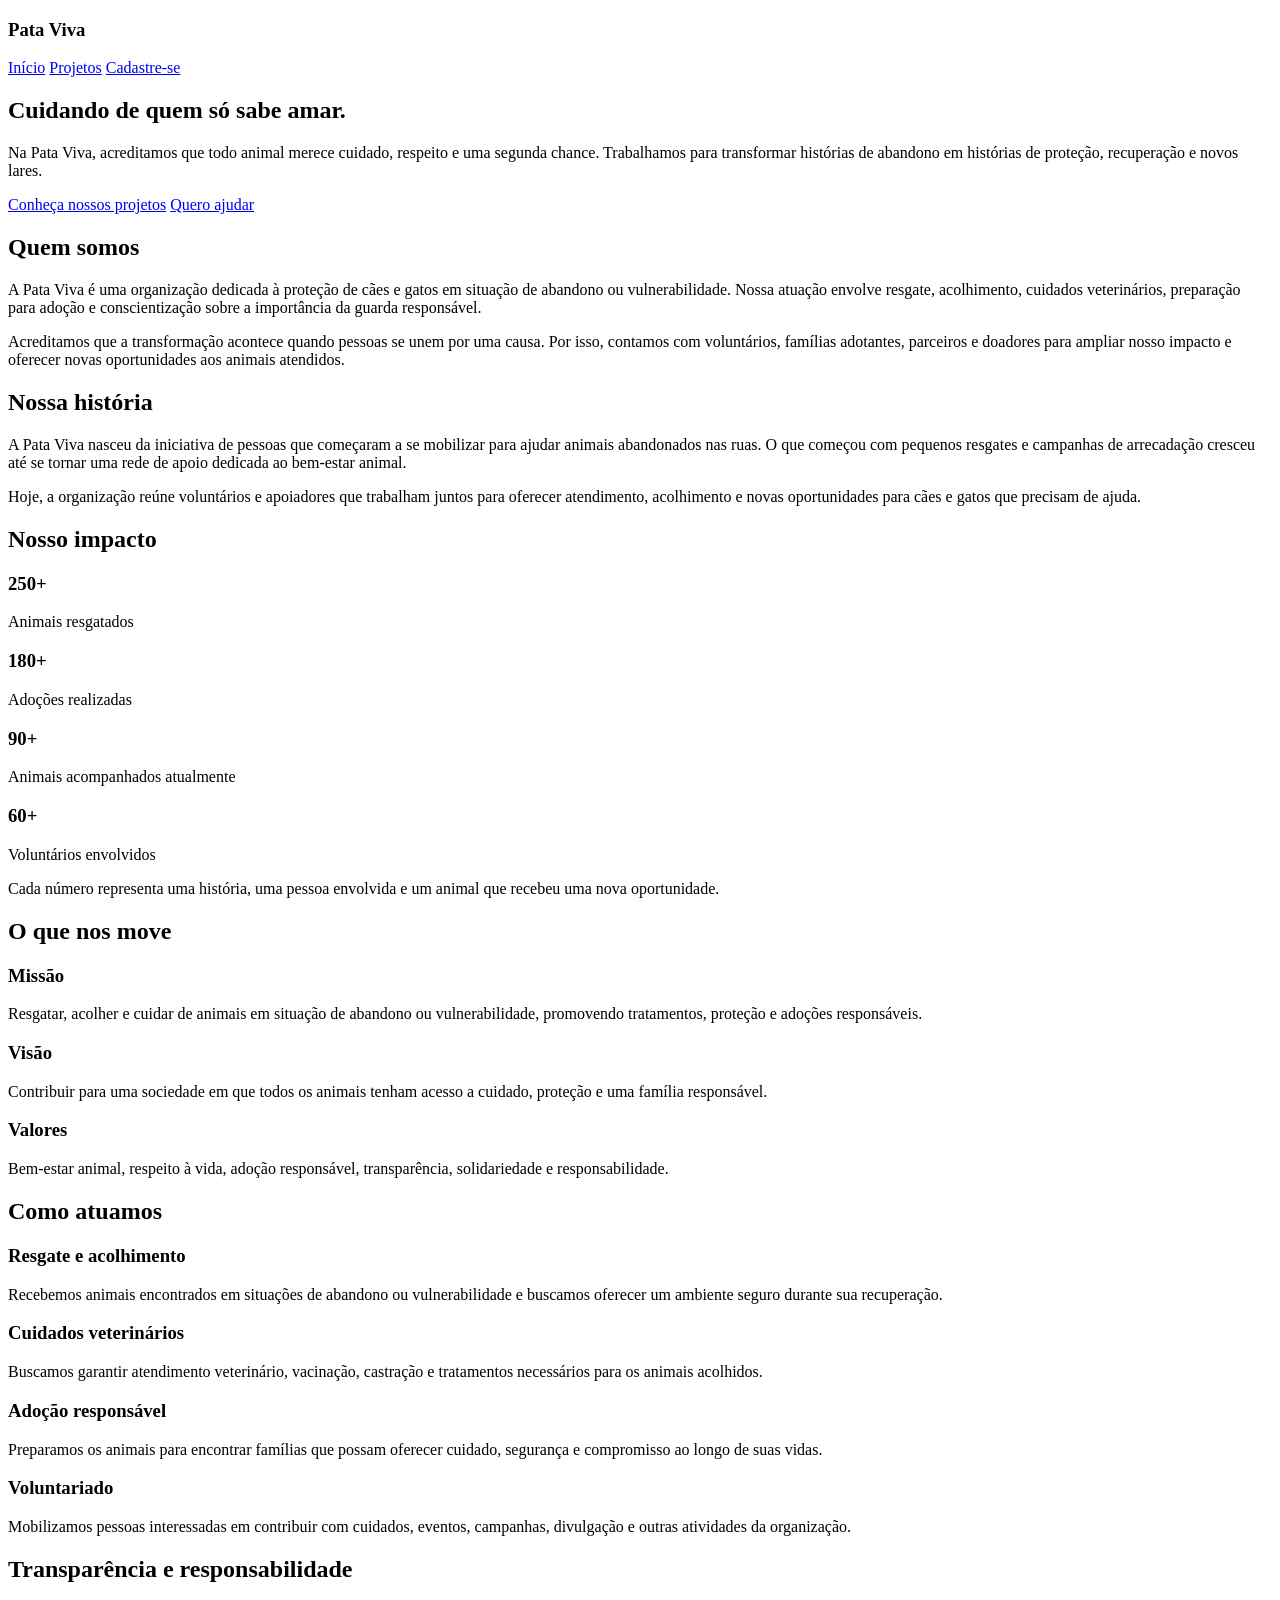
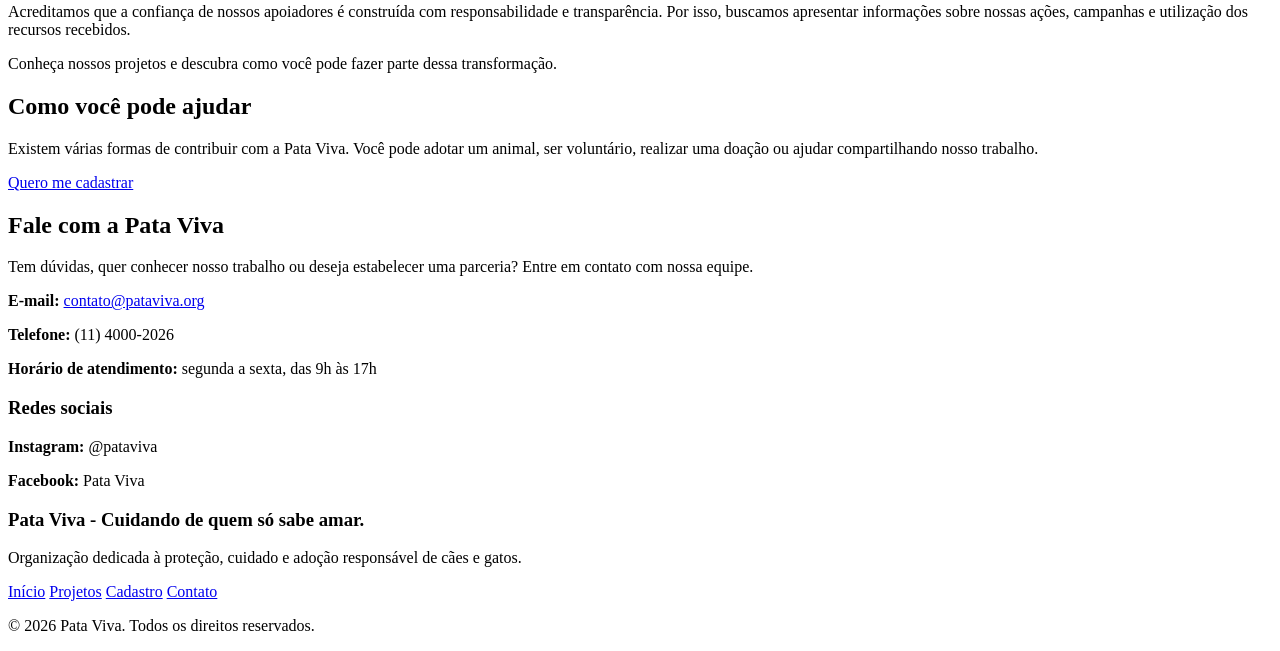
==== index.html @ 0beaaa05 "chore: inicia base da segunda entrega" ====
<!doctype html>
<html lang="pt-BR">
  <head>
    <meta charset="UTF-8" />
    <meta name="viewport" content="width=device-width, initial-scale=1.0" />
    <meta name="author" content="Rayssa Beatriz" />

    <meta
      name="description"
      content="Conheça a Pata Viva, uma organização dedicada ao resgate, cuidado e adoção responsável de cães e gatos."
    />

    <title>Pata Viva - Cuidando de quem só sabe amar</title>

    <!-- CSS global compartilhado pelo projeto -->
    <link rel="stylesheet" href="CSS/style.css" />

    <!-- CSS exclusivo da página inicial -->
    <link rel="stylesheet" href="CSS/initial.css" />
  </head>

  <body>
    <!-- ========================================
         CABEÇALHO
    ========================================= -->
    <header>
      <h3>Pata Viva</h3>

      <nav aria-label="Navegação principal">
        <a href="index.html" aria-current="page">Início</a>
        <a href="projetos.html">Projetos</a>
        <a href="cadastro.html">Cadastre-se</a>
      </nav>
    </header>

    <main>
      <!-- ========================================
             APRESENTAÇÃO
        ========================================= -->
      <section id="inicio" aria-labelledby="titulo-inicio">
        <h1 id="titulo-inicio">Cuidando de quem só sabe amar.</h1>

        <p>
          Na Pata Viva, acreditamos que todo animal merece cuidado, respeito e
          uma segunda chance. Trabalhamos para transformar histórias de abandono
          em histórias de proteção, recuperação e novos lares.
        </p>

        <div class="botoes-inicio">
          <a href="#projetos">Conheça nossos projetos</a>
          <a href="#ajudar">Quero ajudar</a>
        </div>
      </section>

      <!-- ========================================
             QUEM SOMOS
        ========================================= -->
      <section id="sobre" aria-labelledby="titulo-sobre">
        <h2 id="titulo-sobre">Quem somos</h2>

        <p>
          A Pata Viva é uma organização dedicada à proteção de cães e gatos em
          situação de abandono ou vulnerabilidade. Nossa atuação envolve
          resgate, acolhimento, cuidados veterinários, preparação para adoção e
          conscientização sobre a importância da guarda responsável.
        </p>

        <p>
          Acreditamos que a transformação acontece quando pessoas se unem por
          uma causa. Por isso, contamos com voluntários, famílias adotantes,
          parceiros e doadores para ampliar nosso impacto e oferecer novas
          oportunidades aos animais atendidos.
        </p>
      </section>

      <!-- ========================================
             NOSSA HISTÓRIA
        ========================================= -->
      <section id="historia" aria-labelledby="titulo-historia">
        <h2 id="titulo-historia">Nossa história</h2>

        <p>
          A Pata Viva nasceu da iniciativa de pessoas que começaram a se
          mobilizar para ajudar animais abandonados nas ruas. O que começou com
          pequenos resgates e campanhas de arrecadação cresceu até se tornar uma
          rede de apoio dedicada ao bem-estar animal.
        </p>

        <p>
          Hoje, a organização reúne voluntários e apoiadores que trabalham
          juntos para oferecer atendimento, acolhimento e novas oportunidades
          para cães e gatos que precisam de ajuda.
        </p>
      </section>

      <!-- ========================================
             NOSSO IMPACTO
        ========================================= -->
      <section id="impacto" aria-labelledby="titulo-impacto">
        <h2 id="titulo-impacto">Nosso impacto</h2>

        <div class="card-impacto">
          <h3>250+</h3>
          <p>Animais resgatados</p>
        </div>

        <div class="card-impacto">
          <h3>180+</h3>
          <p>Adoções realizadas</p>
        </div>

        <div class="card-impacto">
          <h3>90+</h3>
          <p>Animais acompanhados atualmente</p>
        </div>

        <div class="card-impacto">
          <h3>60+</h3>
          <p>Voluntários envolvidos</p>
        </div>

        <p class="descricao-impacto">
          Cada número representa uma história, uma pessoa envolvida e um animal
          que recebeu uma nova oportunidade.
        </p>
      </section>

      <!-- ========================================
             MISSÃO, VISÃO E VALORES
        ========================================= -->
      <section id="valores" aria-labelledby="titulo-valores">
        <h2 id="titulo-valores">O que nos move</h2>

        <h3>Missão</h3>
        <p>
          Resgatar, acolher e cuidar de animais em situação de abandono ou
          vulnerabilidade, promovendo tratamentos, proteção e adoções
          responsáveis.
        </p>

        <h3>Visão</h3>
        <p>
          Contribuir para uma sociedade em que todos os animais tenham acesso a
          cuidado, proteção e uma família responsável.
        </p>

        <h3>Valores</h3>
        <p>
          Bem-estar animal, respeito à vida, adoção responsável, transparência,
          solidariedade e responsabilidade.
        </p>
      </section>

      <!-- ========================================
             PROJETOS E FORMAS DE ATUAÇÃO
        ========================================= -->
      <section id="projetos" aria-labelledby="titulo-projetos">
        <h2 id="titulo-projetos">Como atuamos</h2>

        <article>
          <h3>Resgate e acolhimento</h3>
          <p>
            Recebemos animais encontrados em situações de abandono ou
            vulnerabilidade e buscamos oferecer um ambiente seguro durante sua
            recuperação.
          </p>
        </article>

        <article>
          <h3>Cuidados veterinários</h3>
          <p>
            Buscamos garantir atendimento veterinário, vacinação, castração e
            tratamentos necessários para os animais acolhidos.
          </p>
        </article>

        <article>
          <h3>Adoção responsável</h3>
          <p>
            Preparamos os animais para encontrar famílias que possam oferecer
            cuidado, segurança e compromisso ao longo de suas vidas.
          </p>
        </article>

        <article>
          <h3>Voluntariado</h3>
          <p>
            Mobilizamos pessoas interessadas em contribuir com cuidados,
            eventos, campanhas, divulgação e outras atividades da organização.
          </p>
        </article>
      </section>

      <!-- ========================================
             TRANSPARÊNCIA
        ========================================= -->
      <section id="transparencia" aria-labelledby="titulo-transparencia">
        <h2 id="titulo-transparencia">Transparência e responsabilidade</h2>

        <p>
          Acreditamos que a confiança de nossos apoiadores é construída com
          responsabilidade e transparência. Por isso, buscamos apresentar
          informações sobre nossas ações, campanhas e utilização dos recursos
          recebidos.
        </p>

        <p>
          Conheça nossos projetos e descubra como você pode fazer parte dessa
          transformação.
        </p>
      </section>

      <!-- ========================================
             COMO AJUDAR
        ========================================= -->
      <section id="ajudar" aria-labelledby="titulo-ajudar">
        <h2 id="titulo-ajudar">Como você pode ajudar</h2>

        <p>
          Existem várias formas de contribuir com a Pata Viva. Você pode adotar
          um animal, ser voluntário, realizar uma doação ou ajudar
          compartilhando nosso trabalho.
        </p>

        <a href="cadastro.html">Quero me cadastrar</a>
      </section>

      <!-- ========================================
             CONTATO
        ========================================= -->
      <section id="contato" aria-labelledby="titulo-contato">
        <h2 id="titulo-contato">Fale com a Pata Viva</h2>

        <p>
          Tem dúvidas, quer conhecer nosso trabalho ou deseja estabelecer uma
          parceria? Entre em contato com nossa equipe.
        </p>

        <p>
          <strong>E-mail:</strong>
          <a href="mailto:contato@pataviva.org"> contato@pataviva.org </a>
        </p>

        <p>
          <strong>Telefone:</strong>
          (11) 4000-2026
        </p>

        <p>
          <strong>Horário de atendimento:</strong>
          segunda a sexta, das 9h às 17h
        </p>

        <h3>Redes sociais</h3>

        <p><strong>Instagram:</strong> @pataviva</p>

        <p><strong>Facebook:</strong> Pata Viva</p>
      </section>
    </main>

    <!-- ========================================
         RODAPÉ
    ========================================= -->
    <footer>
      <h3>Pata Viva - Cuidando de quem só sabe amar.</h3>

      <p>
        Organização dedicada à proteção, cuidado e adoção responsável de cães e
        gatos.
      </p>

      <nav aria-label="Navegação do rodapé">
        <a href="#inicio">Início</a>
        <a href="projetos.html">Projetos</a>
        <a href="cadastro.html">Cadastro</a>
        <a href="#contato">Contato</a>
      </nav>

      <p>&copy; 2026 Pata Viva. Todos os direitos reservados.</p>
    </footer>
  </body>
</html>
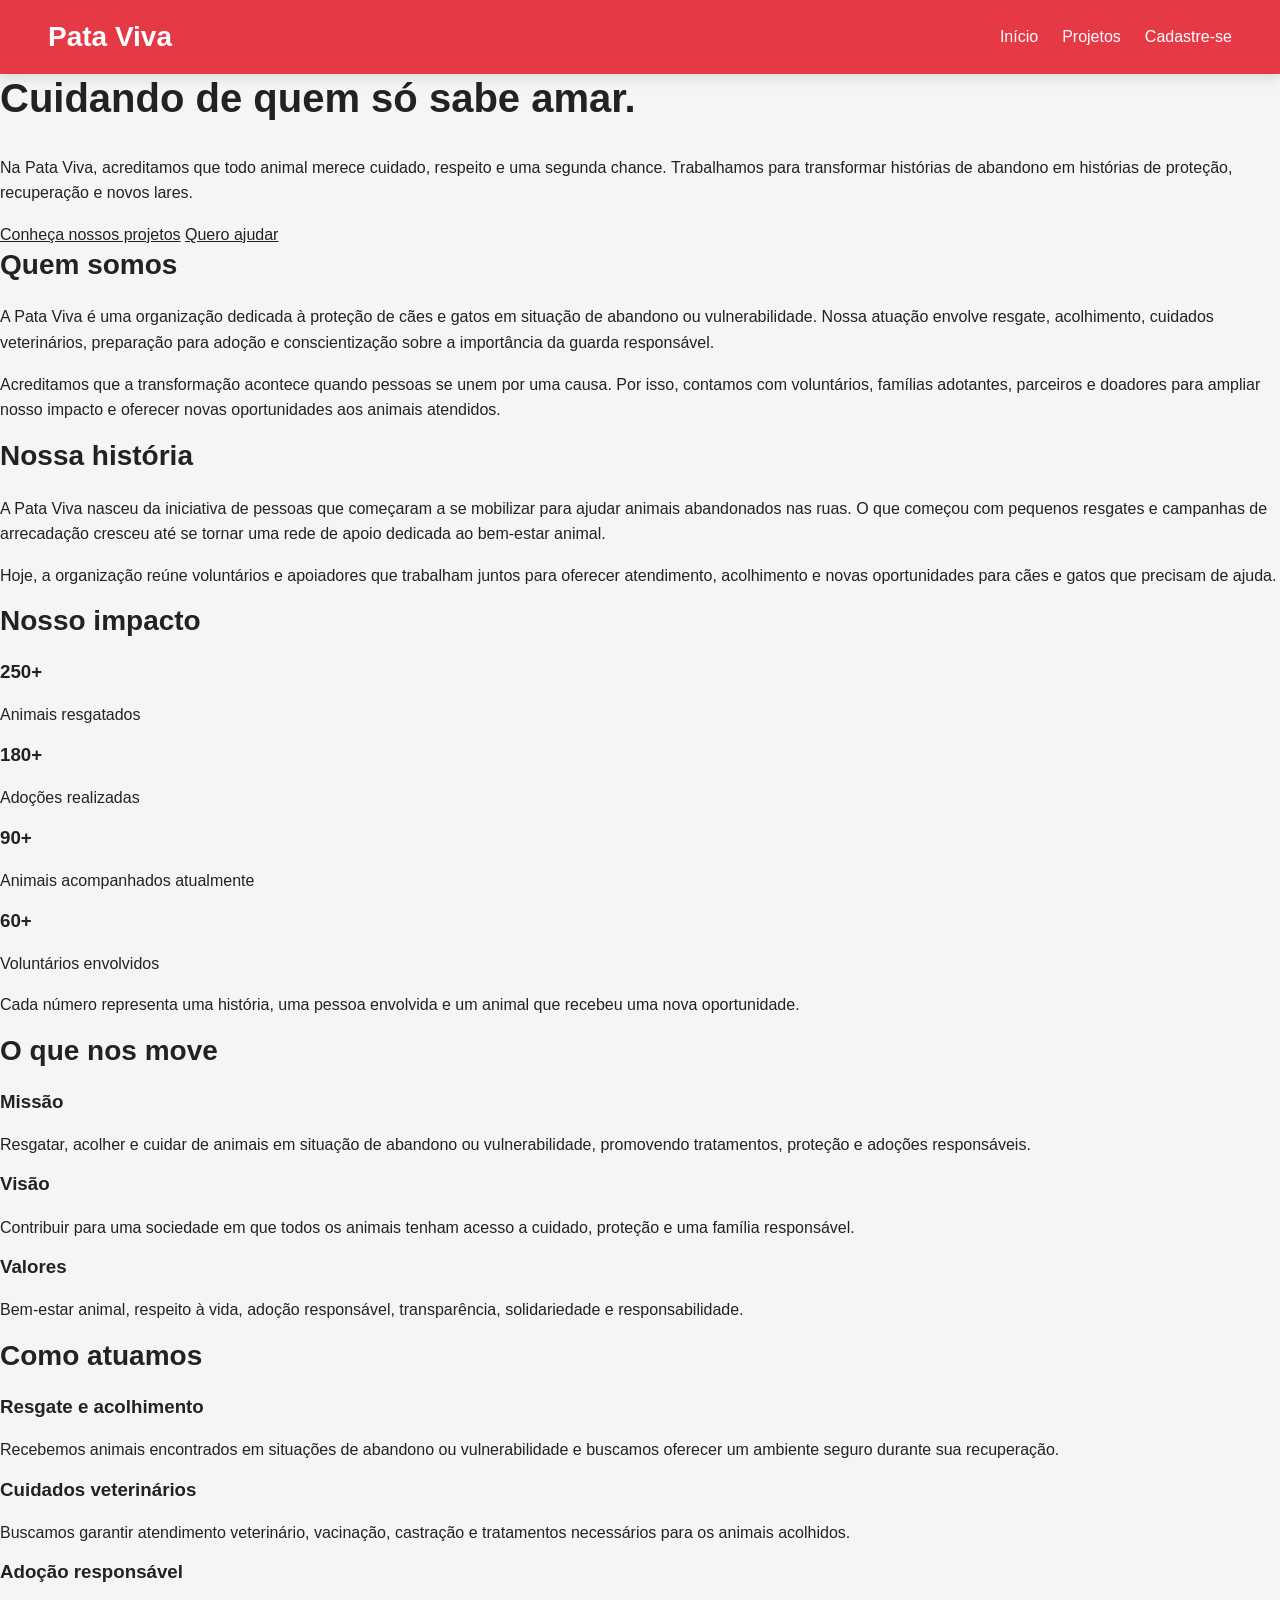
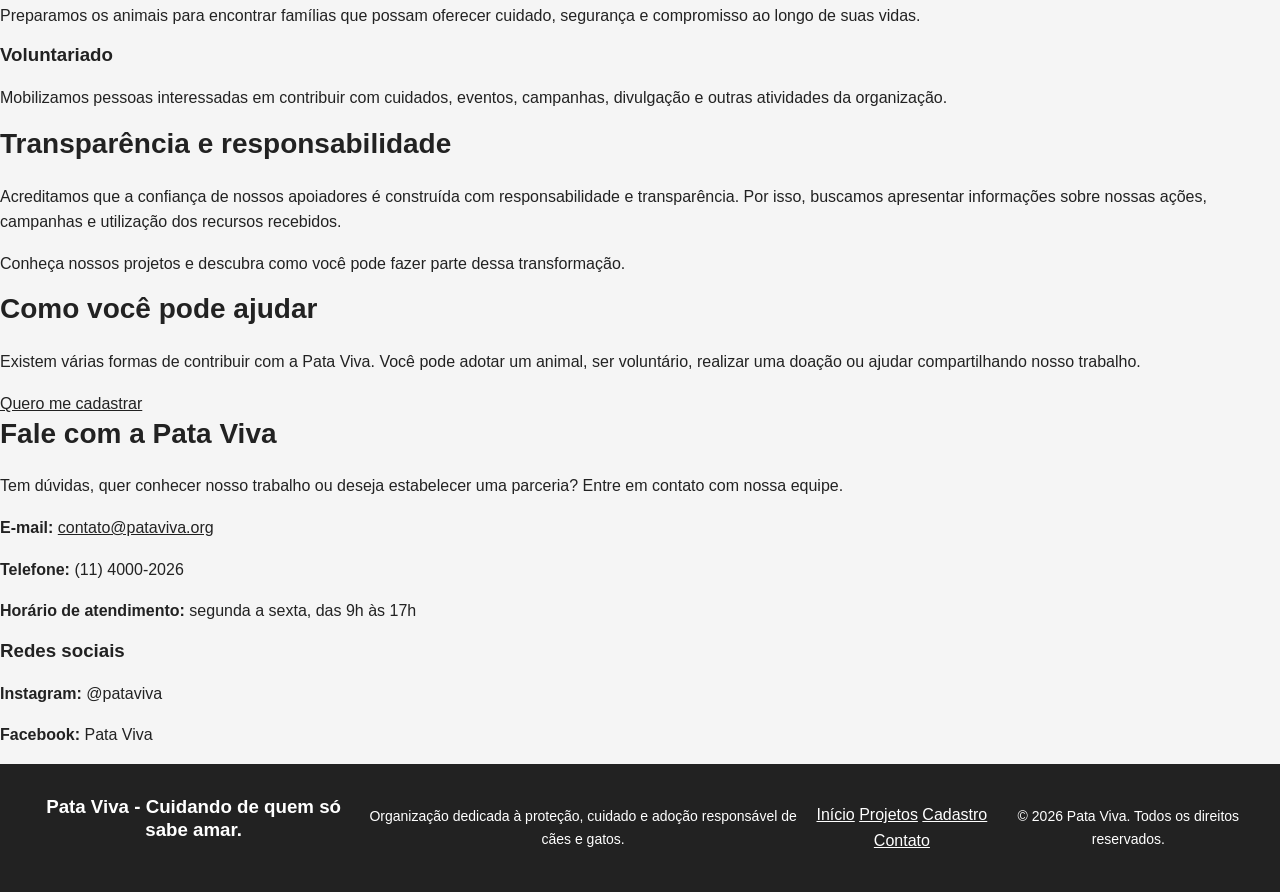
==== commit 0e19d081: "feat: padroniza header e footer das páginas" ====
--- a/index.html
+++ b/index.html
@@ -13,10 +13,10 @@
     <title>Pata Viva - Cuidando de quem só sabe amar</title>
 
     <!-- CSS global compartilhado pelo projeto -->
-    <link rel="stylesheet" href="CSS/style.css" />
+    <link rel="stylesheet" href="CSS/variables.css" />
+    <link rel="stylesheet" href="CSS/header-footer.css" />
 
     <!-- CSS exclusivo da página inicial -->
-    <link rel="stylesheet" href="CSS/initial.css" />
   </head>
 
   <body>
--- a/CSS/variables.css
+++ b/CSS/variables.css
@@ -0,0 +1,195 @@
+
+:root {
+    /* ========================================
+       1. IDENTIDADE VISUAL — CORES
+    ======================================== */
+
+    --color-primary: #E63946;
+    --color-secondary: #FFB703;
+    --color-accent: #FF5A1F;
+    --color-blue: #3A86FF;
+
+    --color-white: #FFFFFF;
+    --color-background: #F5F5F5;
+    --color-surface: #FFFFFF;
+    --color-text: #222222;
+    --color-text-muted: #666666;
+    --color-border: #D1D5DB;
+
+    /* Cores de feedback */
+    --color-success: #16803D;
+    --color-warning: #B45309;
+    --color-danger: #B91C1C;
+    --color-info: #1D4ED8;
+
+
+    /* ========================================
+       2. TIPOGRAFIA — TAMANHOS
+    ======================================== */
+
+    --font-size-title: 2.5rem;
+    --font-size-subtitle: 1.75rem;
+    --font-size-large: 1.25rem;
+    --font-size-medium: 1rem;
+    --font-size-small: 0.875rem;
+
+    /* Pesos das fontes */
+    --font-weight-regular: 400;
+    --font-weight-medium: 500;
+    --font-weight-semibold: 600;
+    --font-weight-bold: 700;
+
+
+    /* ========================================
+       3. ESTILOS DE FONTE
+    ======================================== */
+
+    --font-title: "Poppins", sans-serif;
+    --font-text: "Inter", sans-serif;
+
+    --line-height-title: 1.2;
+    --line-height-text: 1.6;
+
+
+    /* ========================================
+       4. ESPAÇAMENTOS
+    ======================================== */
+
+    --spacing-small: 8px;
+    --spacing-medium: 16px;
+    --spacing-24: 24px;
+    --spacing-large: 32px;
+    --spacing-48: 48px;
+    --spacing-section: 64px;
+
+
+    /* ========================================
+       5. RAIOS DE BORDA
+    ======================================== */
+
+    --radius-small: 4px;
+    --radius-medium: 12px;
+    --radius-large: 24px;
+    --radius-pill: 999px;
+
+
+    /* ========================================
+       6. TAMANHOS DE IMAGEM
+    ======================================== */
+
+    --image-small: 120px;
+    --image-medium: 320px;
+    --image-large: 640px;
+
+
+    /* ========================================
+       7. GRID E CONTAINER
+    ======================================== */
+
+    --grid-columns: 12;
+    --grid-gap: 24px;
+
+    --container-max-width: 1200px;
+    --container-padding: 24px;
+
+
+    /* ========================================
+       8. SOMBRAS
+    ======================================== */
+
+    --shadow-small: 0 2px 6px rgb(0 0 0 / 10%);
+    --shadow-medium: 0 4px 12px rgb(0 0 0 / 12%);
+    --shadow-large: 0 8px 24px rgb(0 0 0 / 16%);
+
+
+    /* ========================================
+       9. TRANSIÇÕES
+    ======================================== */
+
+    --transition-fast: 150ms ease;
+    --transition-normal: 250ms ease;
+}
+
+
+/* ============================================
+   CONFIGURAÇÕES GLOBAIS
+============================================ */
+
+*,
+*::before,
+*::after {
+    box-sizing: border-box;
+}
+
+html {
+    font-size: 100%;
+    scroll-behavior: smooth;
+}
+
+body {
+    margin: 0;
+    font-family: var(--font-text);
+    font-size: var(--font-size-medium);
+    font-weight: var(--font-weight-regular);
+    line-height: var(--line-height-text);
+    color: var(--color-text);
+    background-color: var(--color-background);
+}
+
+h1,
+h2,
+h3,
+h4,
+h5,
+h6 {
+    margin-top: 0;
+    font-family: var(--font-title);
+    font-weight: var(--font-weight-bold);
+    line-height: var(--line-height-title);
+}
+
+h1 {
+    font-size: var(--font-size-title);
+}
+
+h2 {
+    font-size: var(--font-size-subtitle);
+}
+
+p {
+    margin-top: 0;
+}
+
+img {
+    display: block;
+    max-width: 100%;
+    height: auto;
+}
+
+button,
+input,
+select,
+textarea {
+    font: inherit;
+}
+
+button {
+    cursor: pointer;
+}
+
+button:disabled {
+    cursor: not-allowed;
+    opacity: 0.6;
+}
+
+a {
+    color: inherit;
+}
+
+.container {
+    width: min(
+        calc(100% - 2 * var(--container-padding)),
+        var(--container-max-width)
+    );
+    margin-inline: auto;
+}
--- a/CSS/header-footer.css
+++ b/CSS/header-footer.css
@@ -0,0 +1,172 @@
+
+/* ========================================
+   1. CABEÇALHO — HEADER
+======================================== */
+
+header {
+    display: flex;
+    align-items: center;
+    justify-content: space-between;
+    gap: var(--spacing-medium);
+
+    padding: var(--spacing-medium) var(--spacing-48);
+
+    background-color: var(--color-primary);
+    color: var(--color-white);
+
+    box-shadow: var(--shadow-medium);
+}
+
+/* Nome da ONG */
+
+header h3 {
+    margin: 0;
+
+    font-family: var(--font-title);
+    font-size: var(--font-size-subtitle);
+    font-weight: var(--font-weight-bold);
+    line-height: var(--line-height-title);
+
+    white-space: nowrap;
+}
+
+/* ========================================
+   2. NAVEGAÇÃO
+======================================== */
+
+header nav {
+    display: flex;
+    align-items: center;
+    justify-content: flex-end;
+    flex-wrap: wrap;
+    gap: var(--spacing-24);
+}
+
+header nav a {
+    position: relative;
+
+    padding: var(--spacing-small) 0;
+
+    color: var(--color-white);
+    font-family: var(--font-text);
+    font-size: var(--font-size-medium);
+    font-weight: var(--font-weight-medium);
+
+    text-decoration: none;
+
+    transition:
+        color var(--transition-normal),
+        opacity var(--transition-normal);
+}
+
+/* Linha decorativa ao passar o mouse */
+
+header nav a::after {
+    position: absolute;
+    right: 0;
+    bottom: 0;
+    left: 0;
+
+    height: 2px;
+
+    background-color: var(--color-secondary);
+
+    content: "";
+    transform: scaleX(0);
+    transform-origin: left;
+
+    transition: transform var(--transition-normal);
+}
+
+header nav a:hover {
+    color: var(--color-secondary);
+}
+
+header nav a:hover::after {
+    transform: scaleX(1);
+}
+
+/* Acessibilidade: navegação pelo teclado */
+
+header nav a:focus-visible {
+    outline: 2px solid var(--color-secondary);
+    outline-offset: 5px;
+    border-radius: var(--radius-small);
+}
+
+/* ========================================
+   3. RODAPÉ — FOOTER
+======================================== */
+
+footer {
+    display: flex;
+    align-items: center;
+    justify-content: center;
+
+    padding: var(--spacing-large) var(--container-padding);
+
+    background-color: var(--color-text);
+    color: var(--color-white);
+
+    text-align: center;
+}
+
+footer p {
+    max-width: var(--container-max-width);
+    margin: 0;
+
+    font-family: var(--font-text);
+    font-size: var(--font-size-small);
+    font-weight: var(--font-weight-regular);
+    line-height: var(--line-height-text);
+}
+
+/* ========================================
+   4. RESPONSIVIDADE
+======================================== */
+
+@media (max-width: 768px) {
+    header {
+        flex-direction: column;
+        justify-content: center;
+        gap: var(--spacing-medium);
+
+        padding: var(--spacing-24);
+    }
+
+    header h3 {
+        font-size: var(--font-size-large);
+        text-align: center;
+    }
+
+    header nav {
+        justify-content: center;
+        gap: var(--spacing-medium);
+    }
+
+    footer {
+        padding: var(--spacing-24) var(--spacing-medium);
+    }
+}
+
+@media (max-width: 400px) {
+    header nav {
+        column-gap: var(--spacing-medium);
+        row-gap: var(--spacing-small);
+    }
+
+    header nav a {
+        font-size: var(--font-size-small);
+    }
+}
+
+/* ========================================
+   5. MOVIMENTO REDUZIDO
+======================================== */
+
+@media (prefers-reduced-motion: reduce) {
+    header nav a,
+    header nav a::after {
+        transition: none;
+    }
+}
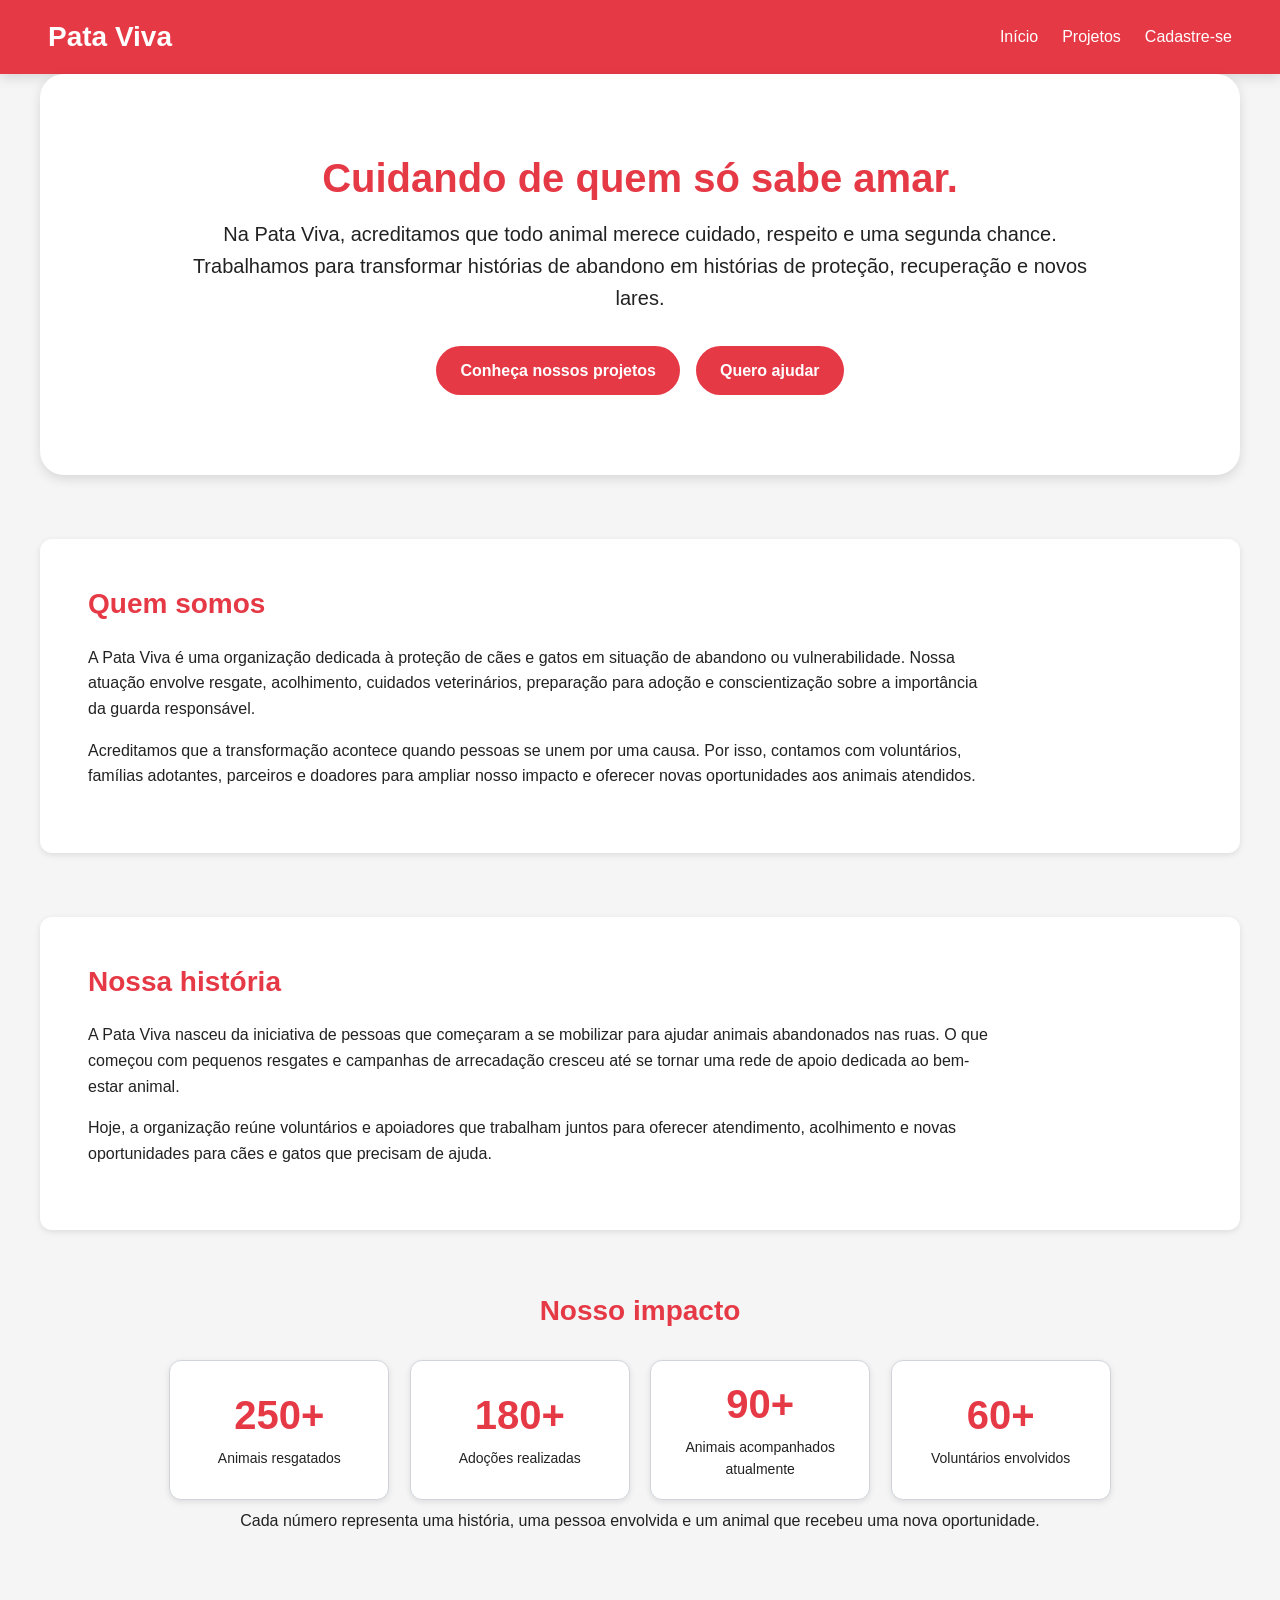
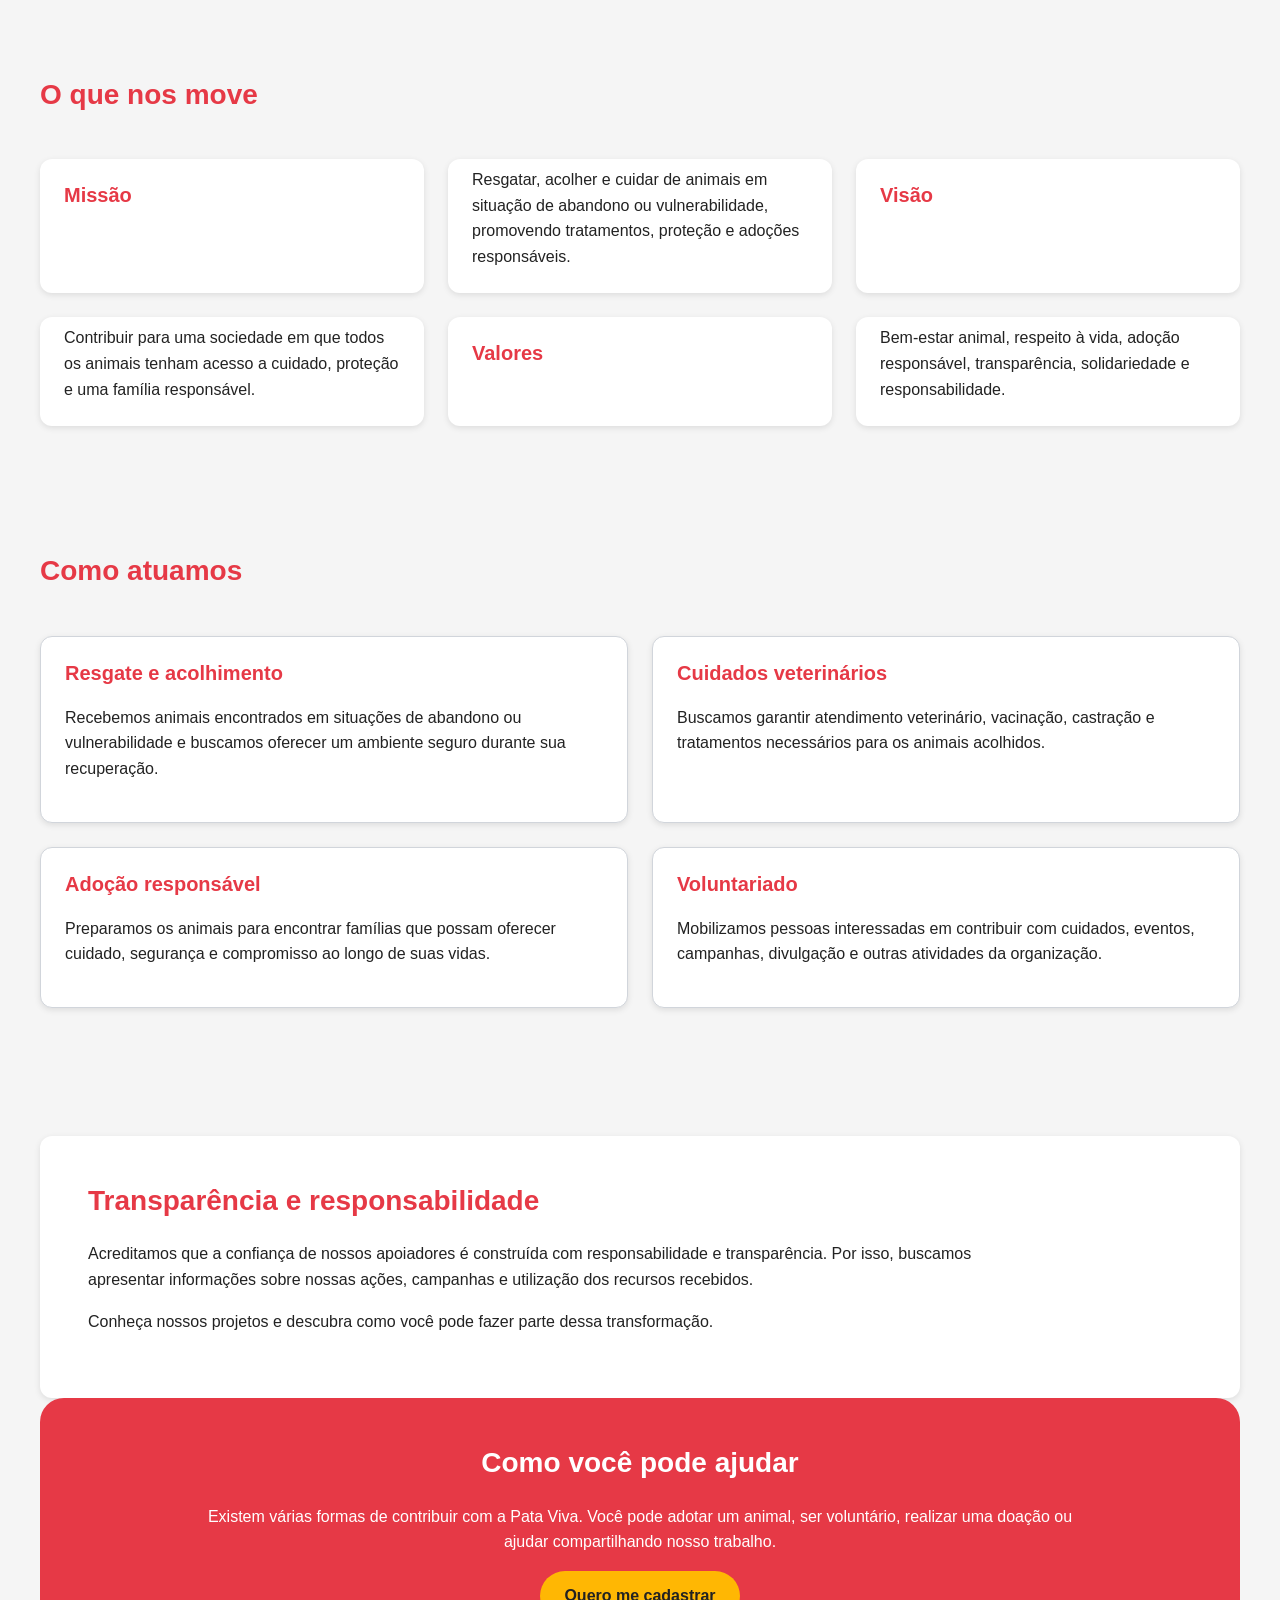
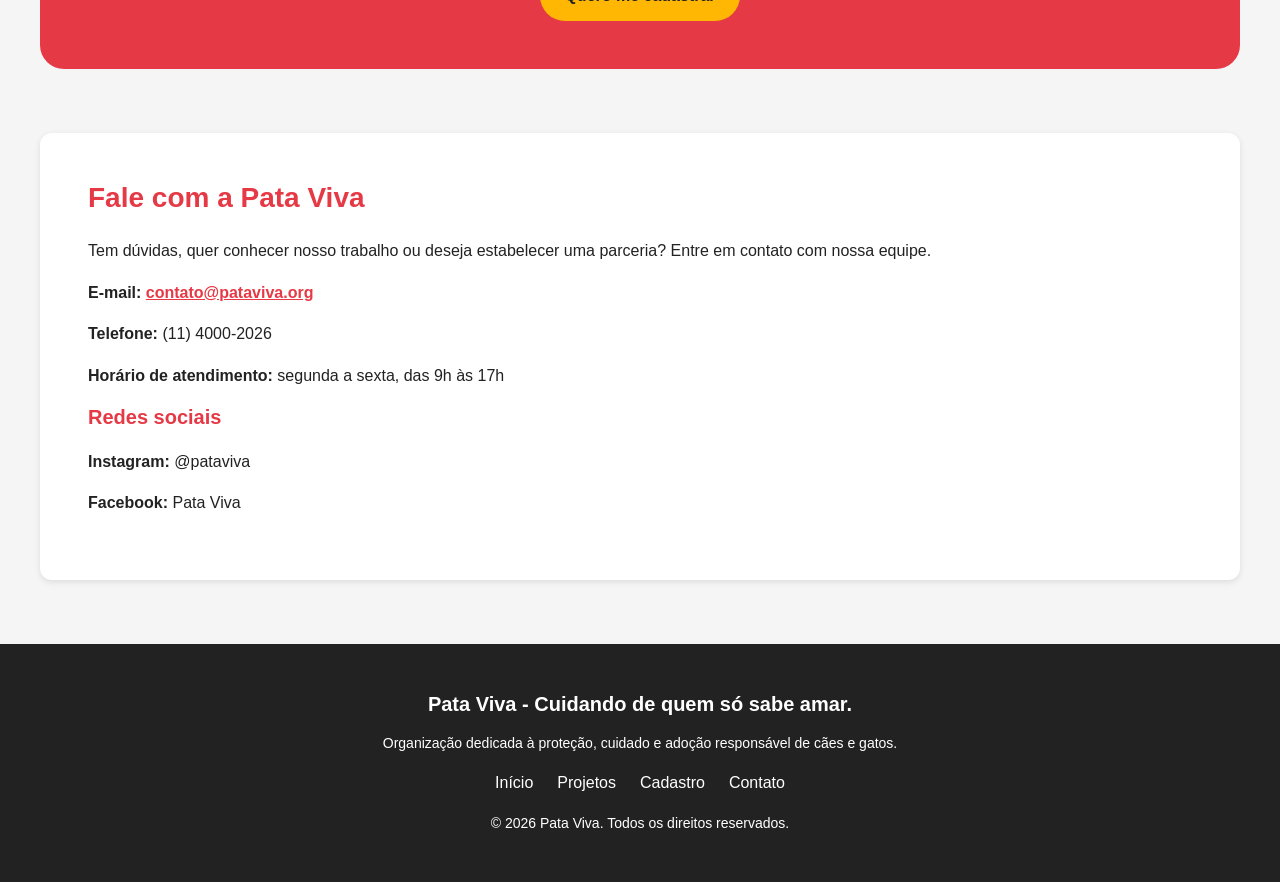
==== commit 8b839382: "feat: estiliza pagina inicial" ====
--- a/index.html
+++ b/index.html
@@ -15,6 +15,7 @@
     <!-- CSS global compartilhado pelo projeto -->
     <link rel="stylesheet" href="CSS/variables.css" />
     <link rel="stylesheet" href="CSS/header-footer.css" />
+    <link rel="stylesheet" href="CSS/index.css" />
 
     <!-- CSS exclusivo da página inicial -->
   </head>
--- a/CSS/index.css
+++ b/CSS/index.css
@@ -0,0 +1,405 @@
+/* =========================
+   PÁGINA INICIAL
+   ========================= */
+
+body {
+    margin: 0;
+    background-color: var(--color-background);
+    color: var(--color-text);
+    font-family: var(--font-text);
+    line-height: var(--line-height-text);
+}
+
+main {
+    width: min(100% - 48px, var(--container-max-width));
+    margin: 0 auto;
+}
+
+main section {
+    padding: var(--spacing-section) 0;
+}
+
+main h1,
+main h2,
+main h3 {
+    font-family: var(--font-title);
+    line-height: var(--line-height-title);
+}
+
+main h1 {
+    margin-bottom: var(--spacing-medium);
+    color: var(--color-primary);
+    font-size: var(--font-size-title);
+}
+
+main h2 {
+    margin-bottom: var(--spacing-24);
+    color: var(--color-primary);
+    font-size: var(--font-size-subtitle);
+}
+
+main h3 {
+    font-size: var(--font-size-large);
+}
+
+main p {
+    max-width: 900px;
+    margin-bottom: var(--spacing-medium);
+}
+
+/* =========================
+   INÍCIO
+   ========================= */
+
+#inicio {
+    padding: 80px var(--spacing-48);
+    background-color: var(--color-surface);
+    border-radius: var(--radius-large);
+    box-shadow: var(--shadow-medium);
+    text-align: center;
+}
+
+#inicio p {
+    margin-right: auto;
+    margin-left: auto;
+    font-size: var(--font-size-large);
+}
+
+.botoes-inicio {
+    display: flex;
+    justify-content: center;
+    flex-wrap: wrap;
+    gap: var(--spacing-medium);
+    margin-top: var(--spacing-large);
+}
+
+.botoes-inicio a,
+#ajudar > a {
+    display: inline-block;
+    padding: 12px 24px;
+    background-color: var(--color-primary);
+    color: var(--color-white);
+    border-radius: var(--radius-pill);
+    font-weight: var(--font-weight-semibold);
+    text-decoration: none;
+    transition: transform var(--transition-fast),
+                background-color var(--transition-fast);
+}
+
+.botoes-inicio a:hover,
+#ajudar > a:hover {
+    background-color: var(--color-accent);
+    transform: translateY(-2px);
+}
+
+.botoes-inicio a:focus-visible,
+#ajudar > a:focus-visible {
+    outline: 3px solid var(--color-secondary);
+    outline-offset: 3px;
+}
+
+/* =========================
+   CONTEÚDO
+   ========================= */
+
+#sobre,
+#historia,
+#transparencia,
+#contato {
+    background-color: var(--color-surface);
+    padding: var(--spacing-48);
+    margin-top: var(--spacing-section);
+    border-radius: var(--radius-medium);
+    box-shadow: var(--shadow-small);
+}
+
+/* =========================
+   IMPACTO
+   ========================= */
+
+#impacto {
+    text-align: center;
+}
+
+#impacto > p {
+    margin-right: auto;
+    margin-left: auto;
+}
+
+.card-impacto {
+    display: inline-flex;
+    flex-direction: column;
+    justify-content: center;
+    width: 220px;
+    min-height: 140px;
+    margin: var(--spacing-small);
+    padding: var(--spacing-medium);
+    box-sizing: border-box;
+    background-color: var(--color-surface);
+    border: 1px solid var(--color-border);
+    border-radius: var(--radius-medium);
+    box-shadow: var(--shadow-small);
+    vertical-align: top;
+}
+
+.card-impacto h3 {
+    margin: 0;
+    color: var(--color-primary);
+    font-size: var(--font-size-title);
+}
+
+.card-impacto p {
+    margin: var(--spacing-small) 0 0;
+    font-size: var(--font-size-small);
+}
+
+/* =========================
+   VALORES
+   ========================= */
+
+#valores {
+    display: grid;
+    grid-template-columns: repeat(3, 1fr);
+    gap: var(--grid-gap);
+}
+
+#valores h2 {
+    grid-column: 1 / -1;
+}
+
+#valores h3,
+#valores p {
+    margin: 0;
+    padding: var(--spacing-24);
+    background-color: var(--color-surface);
+    border-radius: var(--radius-medium);
+    box-shadow: var(--shadow-small);
+}
+
+#valores h3 {
+    color: var(--color-primary);
+    padding-bottom: 0;
+}
+
+#valores p {
+    padding-top: var(--spacing-small);
+}
+
+/* =========================
+   PROJETOS
+   ========================= */
+
+#projetos {
+    display: grid;
+    grid-template-columns: repeat(2, 1fr);
+    gap: var(--grid-gap);
+}
+
+#projetos h2 {
+    grid-column: 1 / -1;
+}
+
+#projetos article {
+    padding: var(--spacing-24);
+    background-color: var(--color-surface);
+    border: 1px solid var(--color-border);
+    border-radius: var(--radius-medium);
+    box-shadow: var(--shadow-small);
+    transition: transform var(--transition-normal),
+                box-shadow var(--transition-normal);
+}
+
+#projetos article:hover {
+    transform: translateY(-4px);
+    box-shadow: var(--shadow-medium);
+}
+
+#projetos article h3 {
+    margin-top: 0;
+    color: var(--color-primary);
+}
+
+/* =========================
+   AJUDAR
+   ========================= */
+
+#ajudar {
+    padding: var(--spacing-48);
+    background-color: var(--color-primary);
+    color: var(--color-white);
+    border-radius: var(--radius-large);
+    text-align: center;
+}
+
+#ajudar h2 {
+    color: var(--color-white);
+}
+
+#ajudar p {
+    margin-right: auto;
+    margin-left: auto;
+}
+
+#ajudar > a {
+    background-color: var(--color-secondary);
+    color: var(--color-text);
+}
+
+/* =========================
+   CONTATO
+   ========================= */
+
+#contato a {
+    color: var(--color-primary);
+    font-weight: var(--font-weight-semibold);
+}
+
+#contato a:hover {
+    color: var(--color-accent);
+}
+
+#contato h3 {
+    color: var(--color-primary);
+}
+
+/* =========================
+   FOOTER
+   ========================= */
+
+footer {
+    display: flex;
+    flex-direction: column;
+    align-items: center;
+    gap: var(--spacing-medium);
+    margin-top: var(--spacing-section);
+    padding: var(--spacing-48) var(--container-padding);
+}
+
+footer h3,
+footer p {
+    margin: 0;
+}
+
+footer h3 {
+    font-family: var(--font-title);
+    font-size: var(--font-size-large);
+}
+
+footer nav {
+    display: flex;
+    justify-content: center;
+    flex-wrap: wrap;
+    gap: var(--spacing-24);
+}
+
+footer nav a {
+    color: var(--color-white);
+    text-decoration: none;
+    font-weight: var(--font-weight-medium);
+}
+
+footer nav a:hover {
+    color: var(--color-secondary);
+}
+
+/* =========================
+   RESPONSIVIDADE
+   ========================= */
+
+@media (max-width: 1024px) {
+    #valores {
+        grid-template-columns: repeat(2, 1fr);
+    }
+}
+
+@media (max-width: 768px) {
+    main {
+        width: min(100% - 32px, var(--container-max-width));
+    }
+
+    main section {
+        padding: var(--spacing-48) 0;
+    }
+
+    #inicio {
+        padding: var(--spacing-48) var(--spacing-24);
+    }
+
+    #sobre,
+    #historia,
+    #transparencia,
+    #contato {
+        padding: var(--spacing-24);
+    }
+
+    #valores,
+    #projetos {
+        grid-template-columns: 1fr;
+    }
+
+    #valores h2,
+    #projetos h2 {
+        grid-column: auto;
+    }
+}
+
+@media (max-width: 576px) {
+    main {
+        width: min(100% - 24px, var(--container-max-width));
+    }
+
+    main h1 {
+        font-size: var(--font-size-subtitle);
+    }
+
+    main h2 {
+        font-size: var(--font-size-large);
+    }
+
+    #inicio {
+        padding: var(--spacing-large) var(--spacing-medium);
+    }
+
+    .botoes-inicio {
+        flex-direction: column;
+    }
+
+    .botoes-inicio a,
+    #ajudar > a {
+        width: 100%;
+        box-sizing: border-box;
+    }
+
+    .card-impacto {
+        width: 100%;
+        margin-right: 0;
+        margin-left: 0;
+    }
+
+    footer nav {
+        flex-direction: column;
+        align-items: center;
+        gap: var(--spacing-small);
+    }
+}
+
+@media (max-width: 400px) {
+    main section {
+        padding: var(--spacing-large) 0;
+    }
+
+    #sobre,
+    #historia,
+    #transparencia,
+    #contato {
+        padding: var(--spacing-medium);
+    }
+}
+
+@media (prefers-reduced-motion: reduce) {
+    .botoes-inicio a,
+    #ajudar > a,
+    #projetos article {
+        transition: none;
+    }
+}
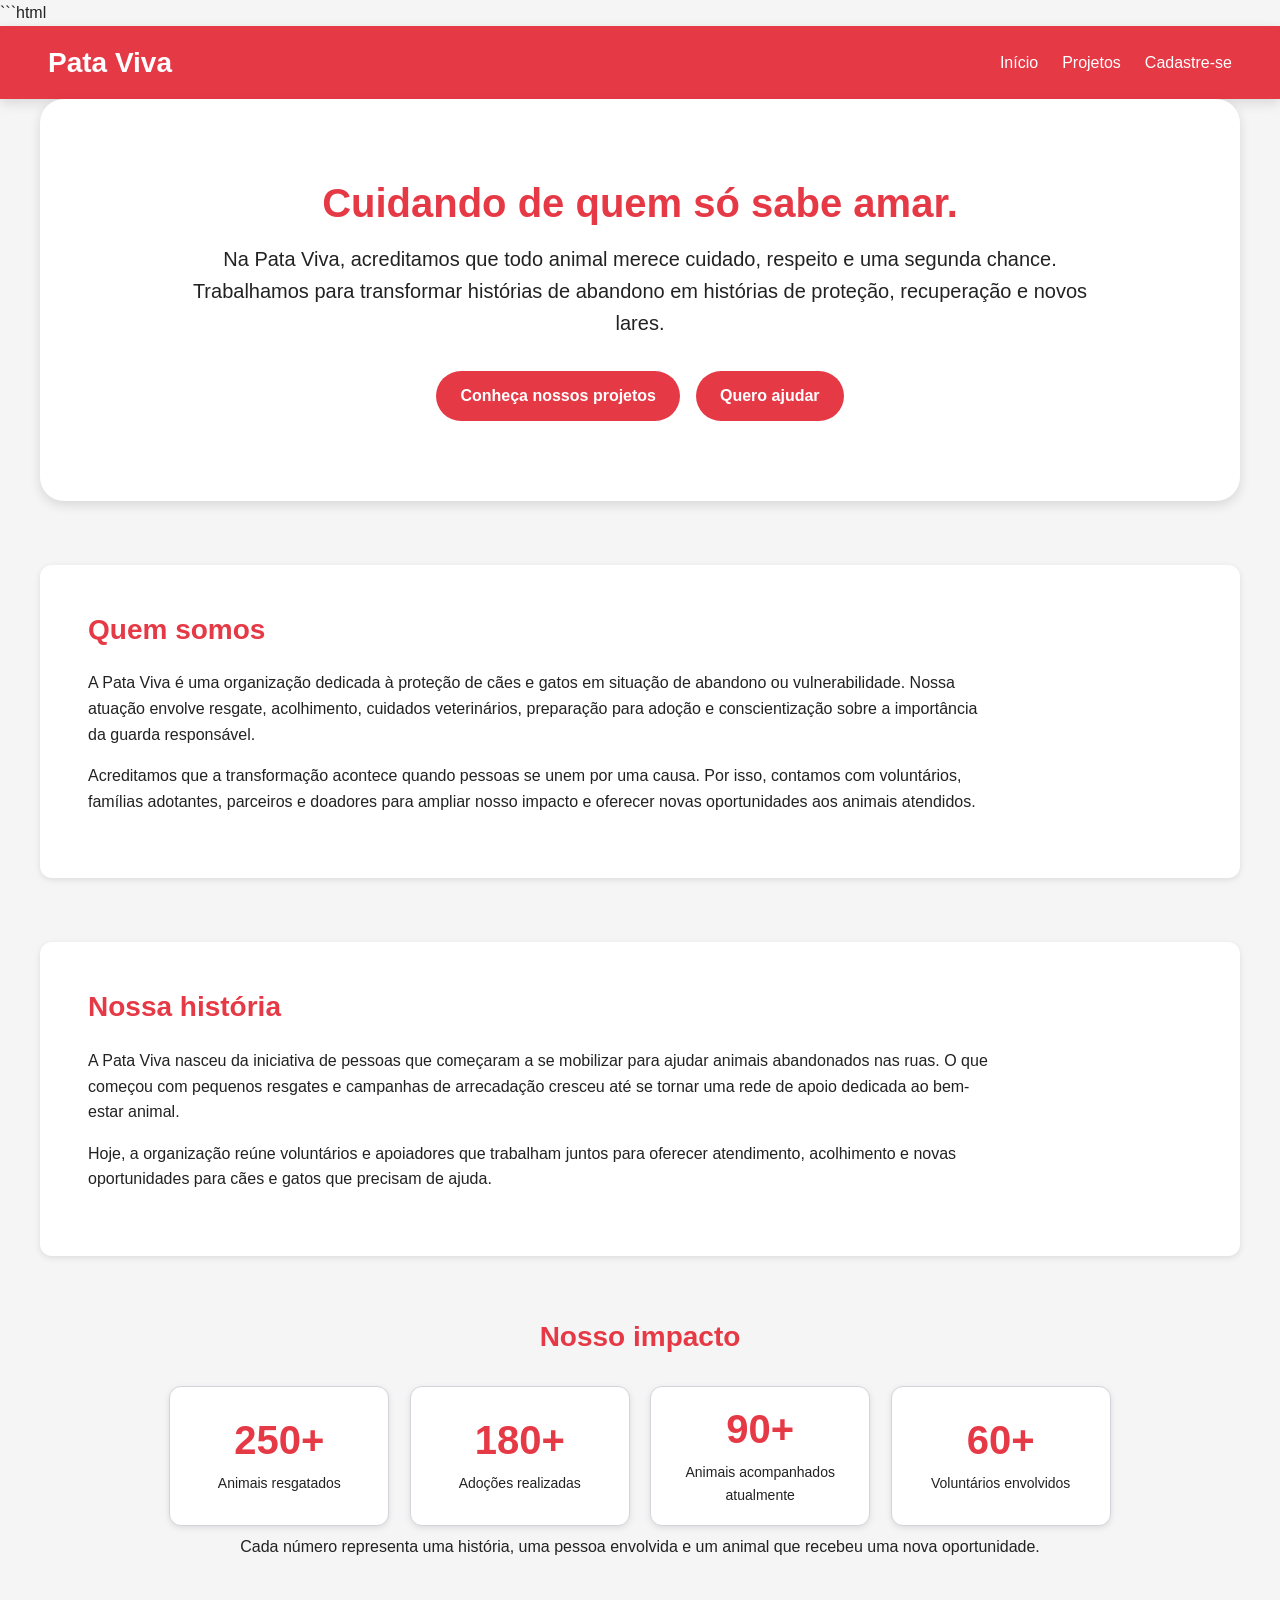
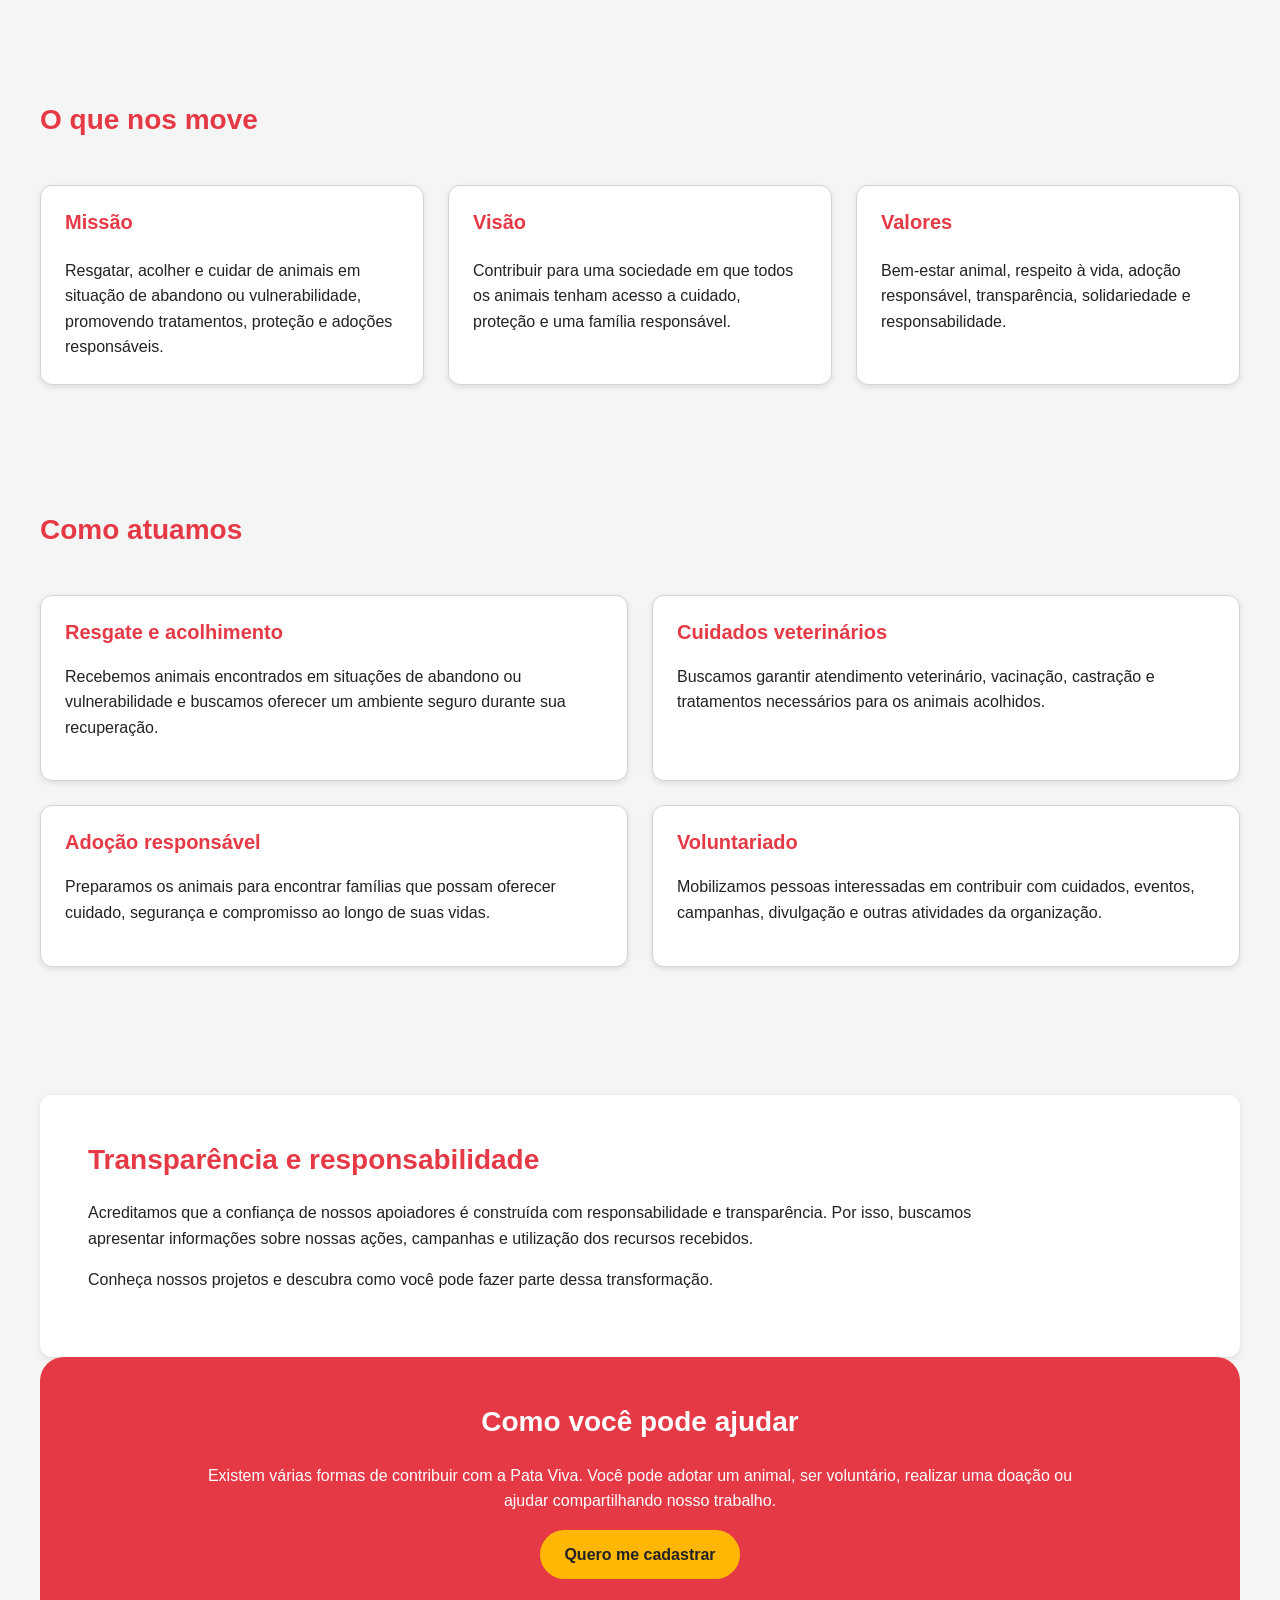
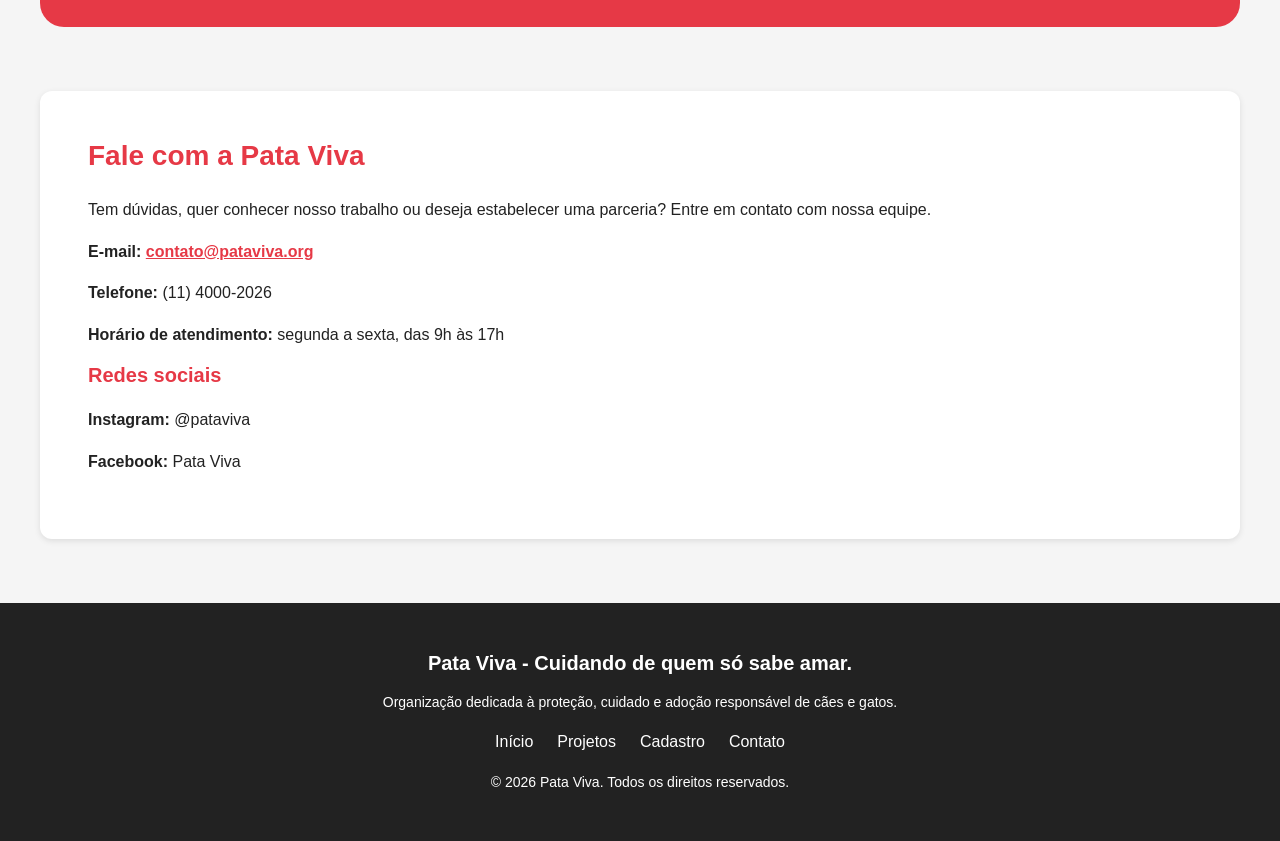
==== commit a417cdf8: "ajustei cards de missão visão e valores" ====
--- a/index.html
+++ b/index.html
@@ -1,3 +1,4 @@
+```html
 <!doctype html>
 <html lang="pt-BR">
   <head>
@@ -21,9 +22,6 @@
   </head>
 
   <body>
-    <!-- ========================================
-         CABEÇALHO
-    ========================================= -->
     <header>
       <h3>Pata Viva</h3>
 
@@ -35,9 +33,6 @@
     </header>
 
     <main>
-      <!-- ========================================
-             APRESENTAÇÃO
-        ========================================= -->
       <section id="inicio" aria-labelledby="titulo-inicio">
         <h1 id="titulo-inicio">Cuidando de quem só sabe amar.</h1>
 
@@ -53,9 +48,6 @@
         </div>
       </section>
 
-      <!-- ========================================
-             QUEM SOMOS
-        ========================================= -->
       <section id="sobre" aria-labelledby="titulo-sobre">
         <h2 id="titulo-sobre">Quem somos</h2>
 
@@ -74,9 +66,6 @@
         </p>
       </section>
 
-      <!-- ========================================
-             NOSSA HISTÓRIA
-        ========================================= -->
       <section id="historia" aria-labelledby="titulo-historia">
         <h2 id="titulo-historia">Nossa história</h2>
 
@@ -94,9 +83,6 @@
         </p>
       </section>
 
-      <!-- ========================================
-             NOSSO IMPACTO
-        ========================================= -->
       <section id="impacto" aria-labelledby="titulo-impacto">
         <h2 id="titulo-impacto">Nosso impacto</h2>
 
@@ -126,35 +112,35 @@
         </p>
       </section>
 
-      <!-- ========================================
-             MISSÃO, VISÃO E VALORES
-        ========================================= -->
       <section id="valores" aria-labelledby="titulo-valores">
         <h2 id="titulo-valores">O que nos move</h2>
 
-        <h3>Missão</h3>
-        <p>
-          Resgatar, acolher e cuidar de animais em situação de abandono ou
-          vulnerabilidade, promovendo tratamentos, proteção e adoções
-          responsáveis.
-        </p>
-
-        <h3>Visão</h3>
-        <p>
-          Contribuir para uma sociedade em que todos os animais tenham acesso a
-          cuidado, proteção e uma família responsável.
-        </p>
-
-        <h3>Valores</h3>
-        <p>
-          Bem-estar animal, respeito à vida, adoção responsável, transparência,
-          solidariedade e responsabilidade.
-        </p>
-      </section>
-
-      <!-- ========================================
-             PROJETOS E FORMAS DE ATUAÇÃO
-        ========================================= -->
+        <div class="card-valor">
+          <h3>Missão</h3>
+          <p>
+            Resgatar, acolher e cuidar de animais em situação de abandono ou
+            vulnerabilidade, promovendo tratamentos, proteção e adoções
+            responsáveis.
+          </p>
+        </div>
+
+        <div class="card-valor">
+          <h3>Visão</h3>
+          <p>
+            Contribuir para uma sociedade em que todos os animais tenham acesso
+            a cuidado, proteção e uma família responsável.
+          </p>
+        </div>
+
+        <div class="card-valor">
+          <h3>Valores</h3>
+          <p>
+            Bem-estar animal, respeito à vida, adoção responsável, transparência,
+            solidariedade e responsabilidade.
+          </p>
+        </div>
+      </section>
+
       <section id="projetos" aria-labelledby="titulo-projetos">
         <h2 id="titulo-projetos">Como atuamos</h2>
 
@@ -192,9 +178,6 @@
         </article>
       </section>
 
-      <!-- ========================================
-             TRANSPARÊNCIA
-        ========================================= -->
       <section id="transparencia" aria-labelledby="titulo-transparencia">
         <h2 id="titulo-transparencia">Transparência e responsabilidade</h2>
 
@@ -211,9 +194,6 @@
         </p>
       </section>
 
-      <!-- ========================================
-             COMO AJUDAR
-        ========================================= -->
       <section id="ajudar" aria-labelledby="titulo-ajudar">
         <h2 id="titulo-ajudar">Como você pode ajudar</h2>
 
@@ -226,9 +206,6 @@
         <a href="cadastro.html">Quero me cadastrar</a>
       </section>
 
-      <!-- ========================================
-             CONTATO
-        ========================================= -->
       <section id="contato" aria-labelledby="titulo-contato">
         <h2 id="titulo-contato">Fale com a Pata Viva</h2>
 
@@ -260,9 +237,6 @@
       </section>
     </main>
 
-    <!-- ========================================
-         RODAPÉ
-    ========================================= -->
     <footer>
       <h3>Pata Viva - Cuidando de quem só sabe amar.</h3>
 
--- a/CSS/index.css
+++ b/CSS/index.css
@@ -402,4 +402,40 @@
     #projetos article {
         transition: none;
     }
+}
+
+/* Ajuste dos cards de Missão, Visão e Valores */
+
+#valores .card-valor {
+    display: flex;
+    flex-direction: column;
+    justify-content: flex-start;
+    min-height: 185px;
+    padding: var(--spacing-24);
+    box-sizing: border-box;
+    background-color: var(--color-surface);
+    border: 1px solid var(--color-border);
+    border-radius: var(--radius-medium);
+    box-shadow: var(--shadow-small);
+}
+
+#valores .card-valor h3 {
+    margin: 0 0 var(--spacing-24);
+    padding: 0;
+    background: transparent;
+    border: none;
+    border-radius: 0;
+    box-shadow: none;
+    color: var(--color-primary);
+    font-size: var(--font-size-large);
+}
+
+#valores .card-valor p {
+    margin: 0;
+    padding: 0;
+    background: transparent;
+    border: none;
+    border-radius: 0;
+    box-shadow: none;
+    font-size: var(--font-size-medium);
 }
